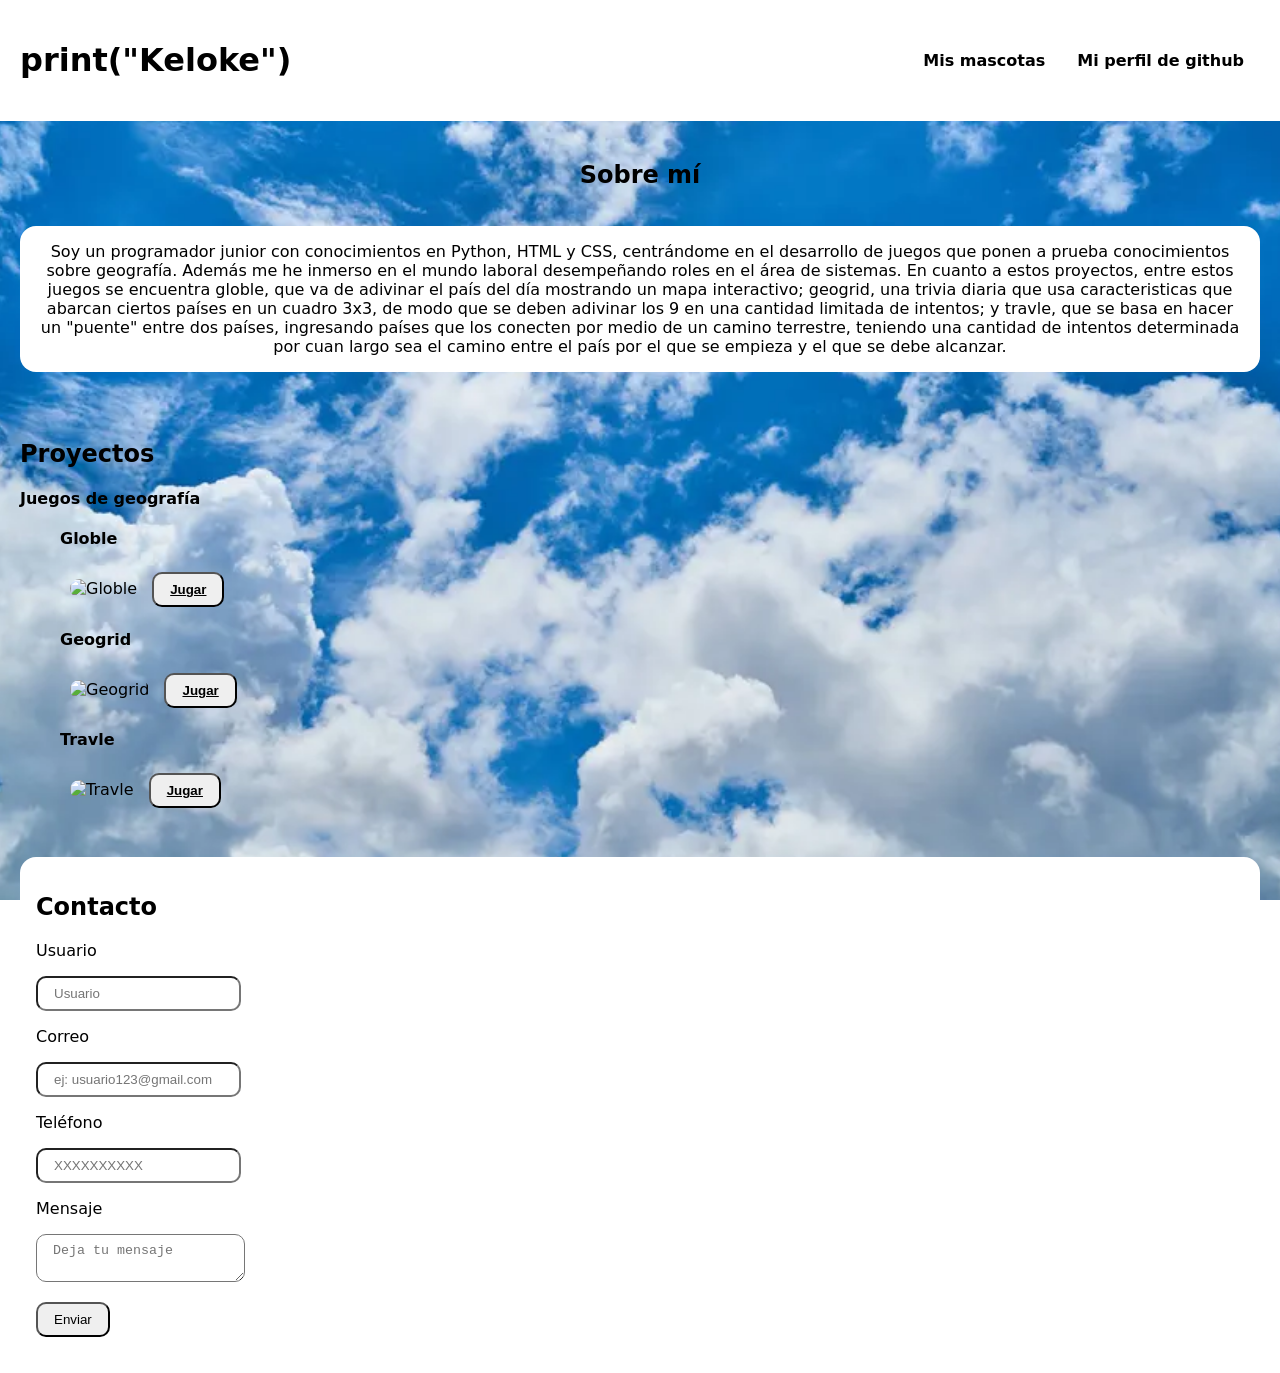
==== s2/index.html @ 589c44ea "task 1 y 2" ====
<!DOCTYPE html>
<html lang="en">
<head>
    <meta charset="UTF-8">
    <meta name="viewport" content="width=device-width, initial-scale=1.0">
    <title>Mi portafolio</title>
    <link rel="stylesheet" href="styles.css">
</head>

<body>
<header>
    <h1>print("Keloke")</h1>
        <nav>
            <div class="navigation">
                <a class="hover "href="mascotas.html">Mis mascotas</a>
                <a class="hover "href="https://github.com/danielbaneado">Mi perfil de github</a>
            </div>
        </nav>
</header>

<section class="portafolio">
    <div class="organize">
        <h2>Sobre mí</h2>
        <p>Soy un programador junior con conocimientos en Python, HTML y CSS, centrándome en el desarrollo de juegos que ponen a prueba conocimientos sobre geografía.
        Además me he inmerso en el mundo laboral desempeñando roles en el área de sistemas. En cuanto a estos proyectos, entre estos juegos se encuentra globle, que va de adivinar
        el país del día mostrando un mapa interactivo; geogrid, una trivia diaria que usa caracteristicas que abarcan ciertos países en un cuadro 3x3, de modo que se deben adivinar los 9
        en una cantidad limitada de intentos; y travle, que se basa en hacer un "puente" entre dos países, ingresando países que los conecten por medio de un camino terrestre,
        teniendo una cantidad de intentos determinada por cuan largo sea el camino entre el país por el que se empieza y el que se debe alcanzar.
        </p>
    </div>

    <div >
        <h2>Proyectos</h2>
        <h4>Juegos de geografía</h4>
        <ul class="proyectos">
            <div class="proyecto">
                <h4>Globle</h4>
                <img src="/portafolio/s2/images/globle.webp" alt="Globle">
                <button class="highlight hover"> <a href="https://globle-game.com">Jugar</a> </button>
                
            </div>

            <div class="proyecto">
                <h4>Geogrid</h4>
                <img src="/portafolio/s2/images/geogrid2.webp" alt="Geogrid">
                <button class="highlight hover"> <a href="https://www.geogridgame.com">Jugar</a> </button>
                
            </div>
            
            <div class="proyecto">
                <h4>Travle</h4>
                <img src="/portafolio/s2/images/travle.webp" alt="Travle">
                <button class="highlight hover"> <a href="https://travle.earth">Jugar</a> </button>
            </div>
            
        </ul>
    </div>
        
    <div class="form">
        <h2>Contacto</h2>
        <form>
            <label>Usuario</label>
            <div class="campo">
                <input class="highlight" type="nombre" id="nombre" name="nombre" placeholder="Usuario"/>
            </div>

            <label>Correo</label>
            <div class="campo">
                    <input class="highlight" type="correo" id="correo" name="correo" placeholder="ej: usuario123@gmail.com"/>
            </div>
            
            <label>Teléfono</label>
            <div class="campo">
                <input class="highlight" type="teléfono" id="teléfono" name="teléfono" placeholder="XXXXXXXXXX"/>
            </div>

            <label>Mensaje</label>
            <div class="campo">
                <textarea class="highlight" id="mensaje" name="mensaje" placeholder="Deja tu mensaje"></textarea>
            </div>
            <button class="highlight">Enviar</button>
        </form>
    </div>
</section>
</body>

</html>
---- s2/styles.css ----
*{
    box-sizing: border-box;
    color: black;
}

section{
    display: flex;
    justify-content: space-between;
    gap: 2rem;
}
.portafolio{
    display: flex;
    justify-content: space-between;
    gap: 2rem;
    flex-direction: column;
    margin: 20px;
}
img
{
    width: 20rem;
    height: 12rem;
    margin: 10px 10px 10px 10px;
    border-radius: 10px;
}
article{
    display: flex;
}
body{
    background-image: url(images/sky.webp);
    background-size: cover;
    background-attachment: fixed;
    background-position: center;
    background-repeat: no-repeat;
    font-family:system-ui, -apple-system, BlinkMacSystemFont, 'Segoe UI', Roboto, Oxygen, Ubuntu, Cantarell, 'Open Sans', 'Helvetica Neue', sans-serif;
    text-align: left;
    margin: 0;
}
.highlight{
    border-radius: 10px;
    padding: 0.5rem 1rem;
}
.organize{
    display: flex;
    flex-wrap: wrap; 
    gap: 1px; 
    justify-content: center; 
    text-align: center;
}
header{
    background: white;
    padding: 20px;
    justify-content: center;
    text-align: center;
    display: flex;
    font-size: 1rem;
}
.hover{
    text-decoration: none;
    font-weight: 600;
}
.hover:hover{
    text-decoration: underline;
    color: grey;
}
p{
    background-color: white;
    border-radius: 1rem;
    padding: 1rem;
}
.navigation{
    width: 100%;
    display: flex;
    gap: 2rem;
    justify-content: right;
    padding: 1rem
}
nav{
    display: flex;
    width: 100%;
    justify-content: end;
    align-items: center;
}
.mascotas{
    background-color: white;
    padding: 1rem;
    border-radius: 1rem;
}
.form{
    background-color: white;
    padding: 1rem;
    border-radius: 1rem;
}
.campo{
    margin: 1rem 0;
}
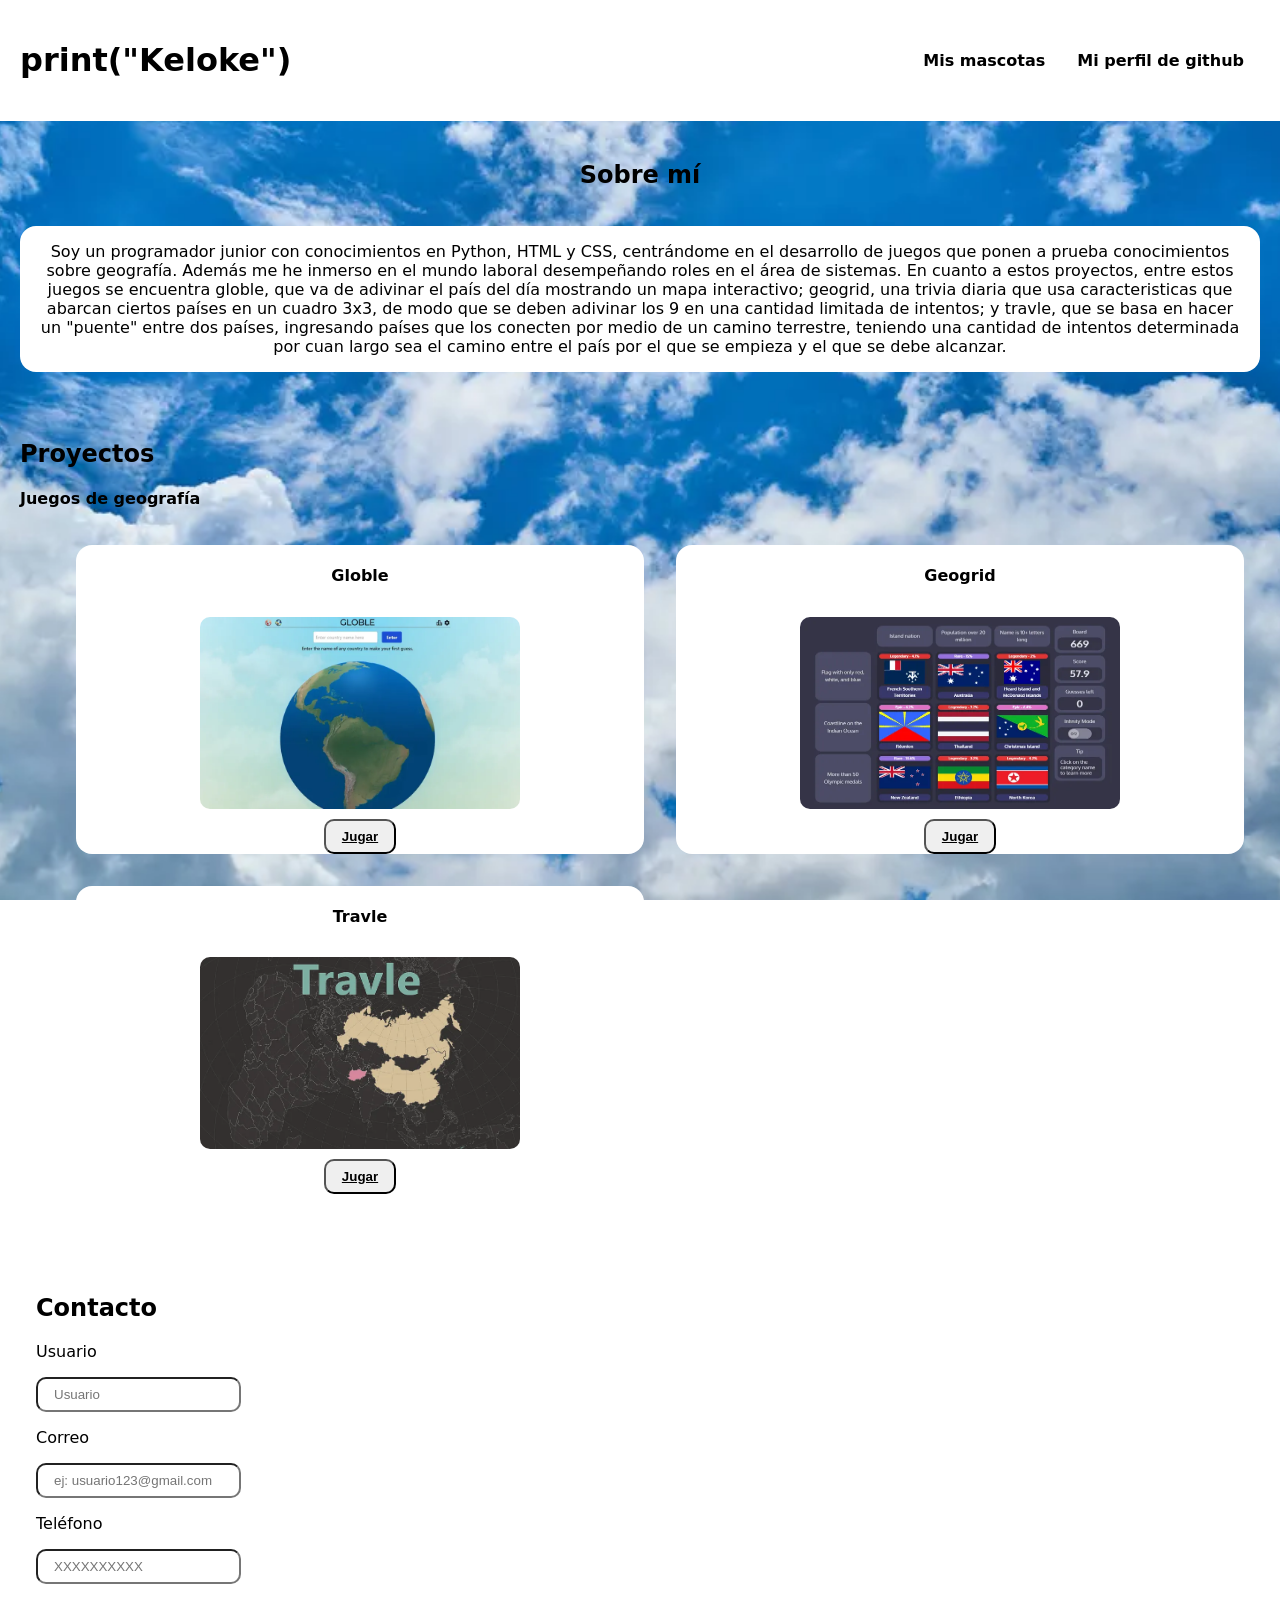
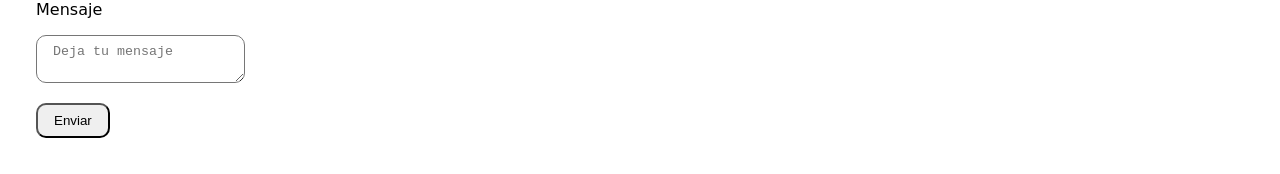
==== commit 1664054d: "images correction" ====
--- a/s2/index.html
+++ b/s2/index.html
@@ -35,21 +35,21 @@
         <ul class="proyectos">
             <div class="proyecto">
                 <h4>Globle</h4>
-                <img src="/portafolio/s2/images/globle.webp" alt="Globle">
+                <img src="./images/globle.webp" alt="Globle">
                 <button class="highlight hover"> <a href="https://globle-game.com">Jugar</a> </button>
                 
             </div>
 
             <div class="proyecto">
                 <h4>Geogrid</h4>
-                <img src="/portafolio/s2/images/geogrid2.webp" alt="Geogrid">
+                <img src="./images/geogrid2.webp" alt="Geogrid">
                 <button class="highlight hover"> <a href="https://www.geogridgame.com">Jugar</a> </button>
                 
             </div>
             
             <div class="proyecto">
                 <h4>Travle</h4>
-                <img src="/portafolio/s2/images/travle.webp" alt="Travle">
+                <img src="./images/travle.webp" alt="Travle">
                 <button class="highlight hover"> <a href="https://travle.earth">Jugar</a> </button>
             </div>
             
--- a/s2/styles.css
+++ b/s2/styles.css
@@ -93,3 +93,17 @@
 .campo{
     margin: 1rem 0;
 }
+.proyecto{
+    display: flex;
+    flex-direction: column;
+    background-color: white;
+    margin: 1rem;
+    border-radius: 1rem;
+    justify-content: center;
+    align-items: center;
+    text-align: center;
+}
+.proyectos{
+    display: grid;
+    grid-template-columns: repeat(2, 1fr);
+}
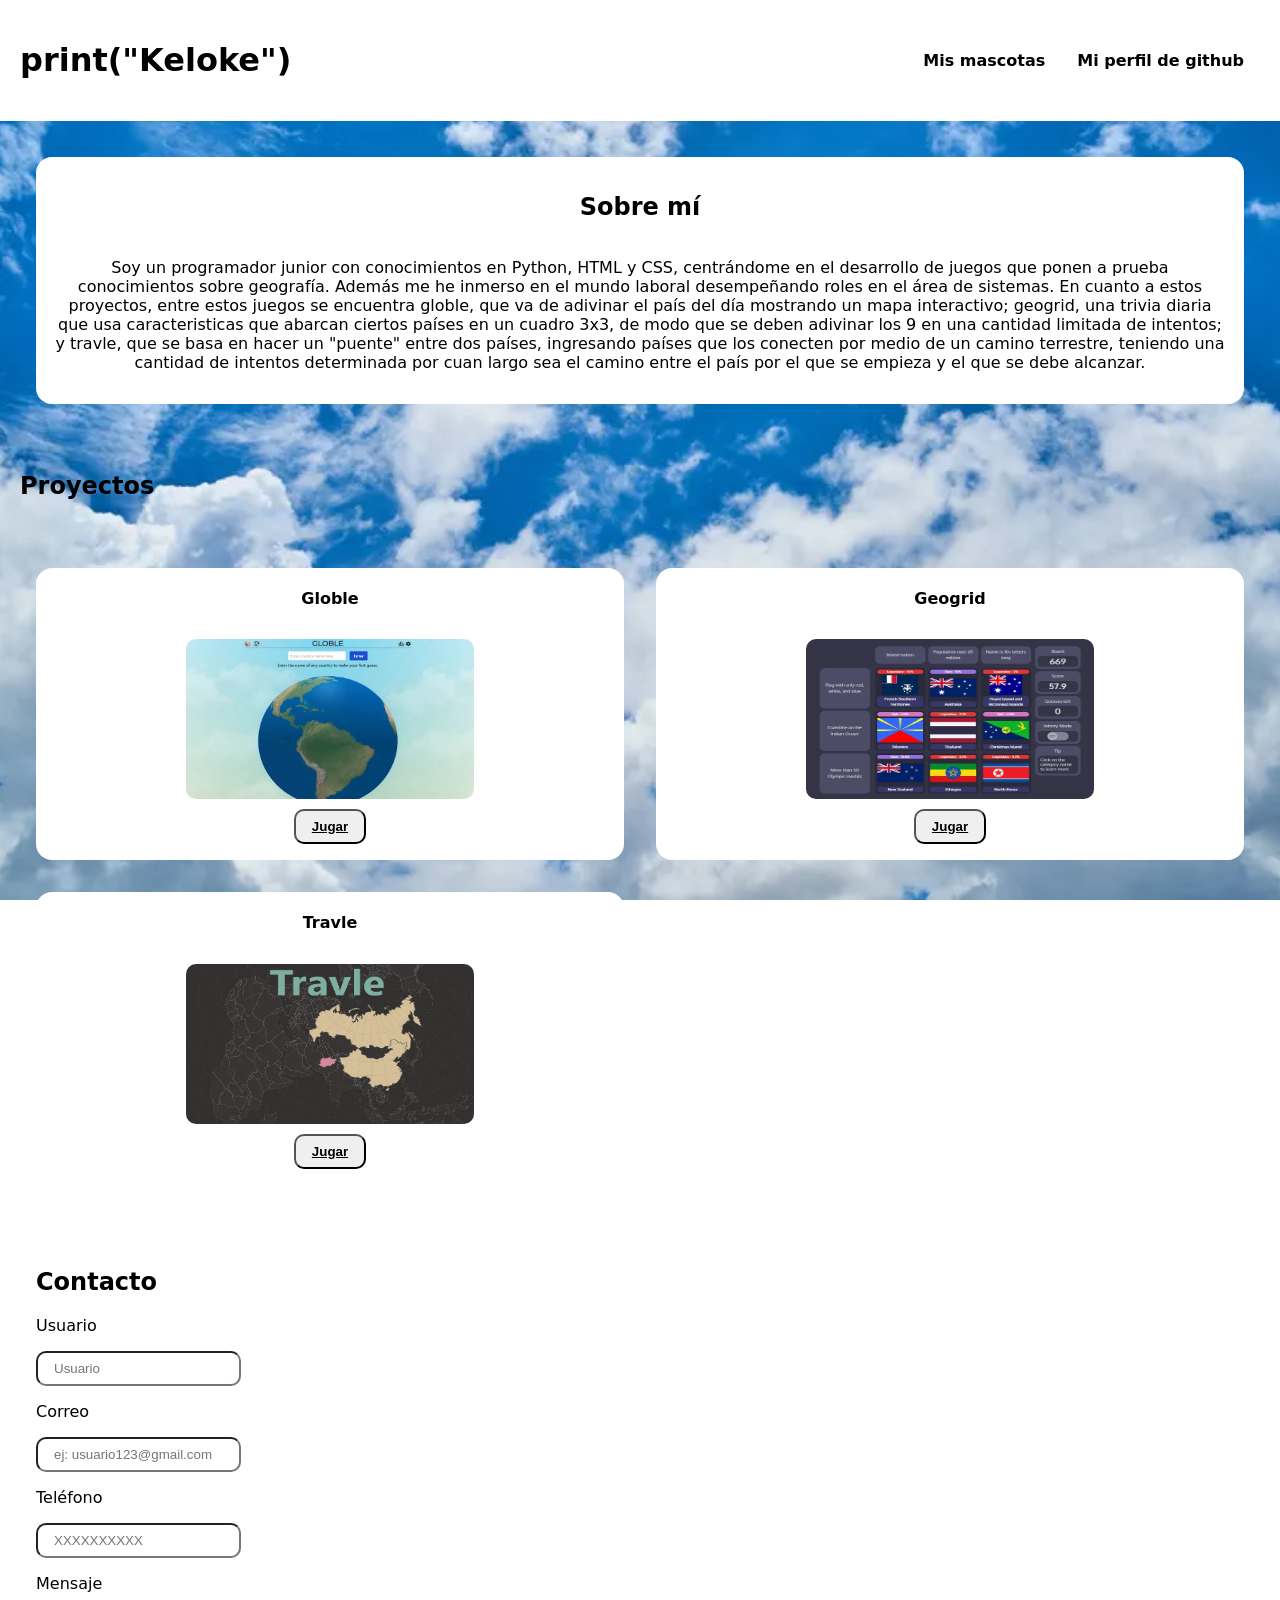
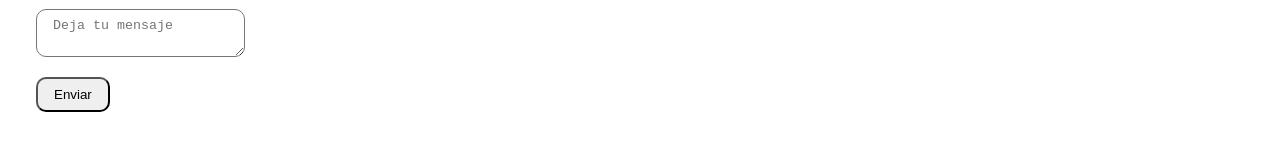
==== commit c91e13c0: "task 3.5 + fixes" ====
--- a/s2/index.html
+++ b/s2/index.html
@@ -28,11 +28,9 @@
         teniendo una cantidad de intentos determinada por cuan largo sea el camino entre el país por el que se empieza y el que se debe alcanzar.
         </p>
     </div>
-
-    <div >
-        <h2>Proyectos</h2>
-        <h4>Juegos de geografía</h4>
-        <ul class="proyectos">
+    
+    <h2>Proyectos</h2>
+    <div class="proyectos">
             <div class="proyecto">
                 <h4>Globle</h4>
                 <img src="./images/globle.webp" alt="Globle">
@@ -52,8 +50,6 @@
                 <img src="./images/travle.webp" alt="Travle">
                 <button class="highlight hover"> <a href="https://travle.earth">Jugar</a> </button>
             </div>
-            
-        </ul>
     </div>
         
     <div class="form">
--- a/s2/styles.css
+++ b/s2/styles.css
@@ -17,8 +17,8 @@
 }
 img
 {
-    width: 20rem;
-    height: 12rem;
+    width: 18rem;
+    height: 10rem;
     margin: 10px 10px 10px 10px;
     border-radius: 10px;
 }
@@ -40,11 +40,15 @@
     padding: 0.5rem 1rem;
 }
 .organize{
+    background-color: white;
     display: flex;
     flex-wrap: wrap; 
     gap: 1px; 
     justify-content: center; 
     text-align: center;
+    border-radius: 1rem;
+    padding: 1rem;
+    margin: 1rem;
 }
 header{
     background: white;
@@ -61,11 +65,6 @@
 .hover:hover{
     text-decoration: underline;
     color: grey;
-}
-p{
-    background-color: white;
-    border-radius: 1rem;
-    padding: 1rem;
 }
 .navigation{
     width: 100%;
@@ -102,8 +101,14 @@
     justify-content: center;
     align-items: center;
     text-align: center;
+    padding-bottom: 1rem;
 }
 .proyectos{
     display: grid;
     grid-template-columns: repeat(2, 1fr);
-}+}
+.grid{
+    display: grid;
+    grid-template-columns: repeat(2, 1fr);
+    padding: 1rem;
+}
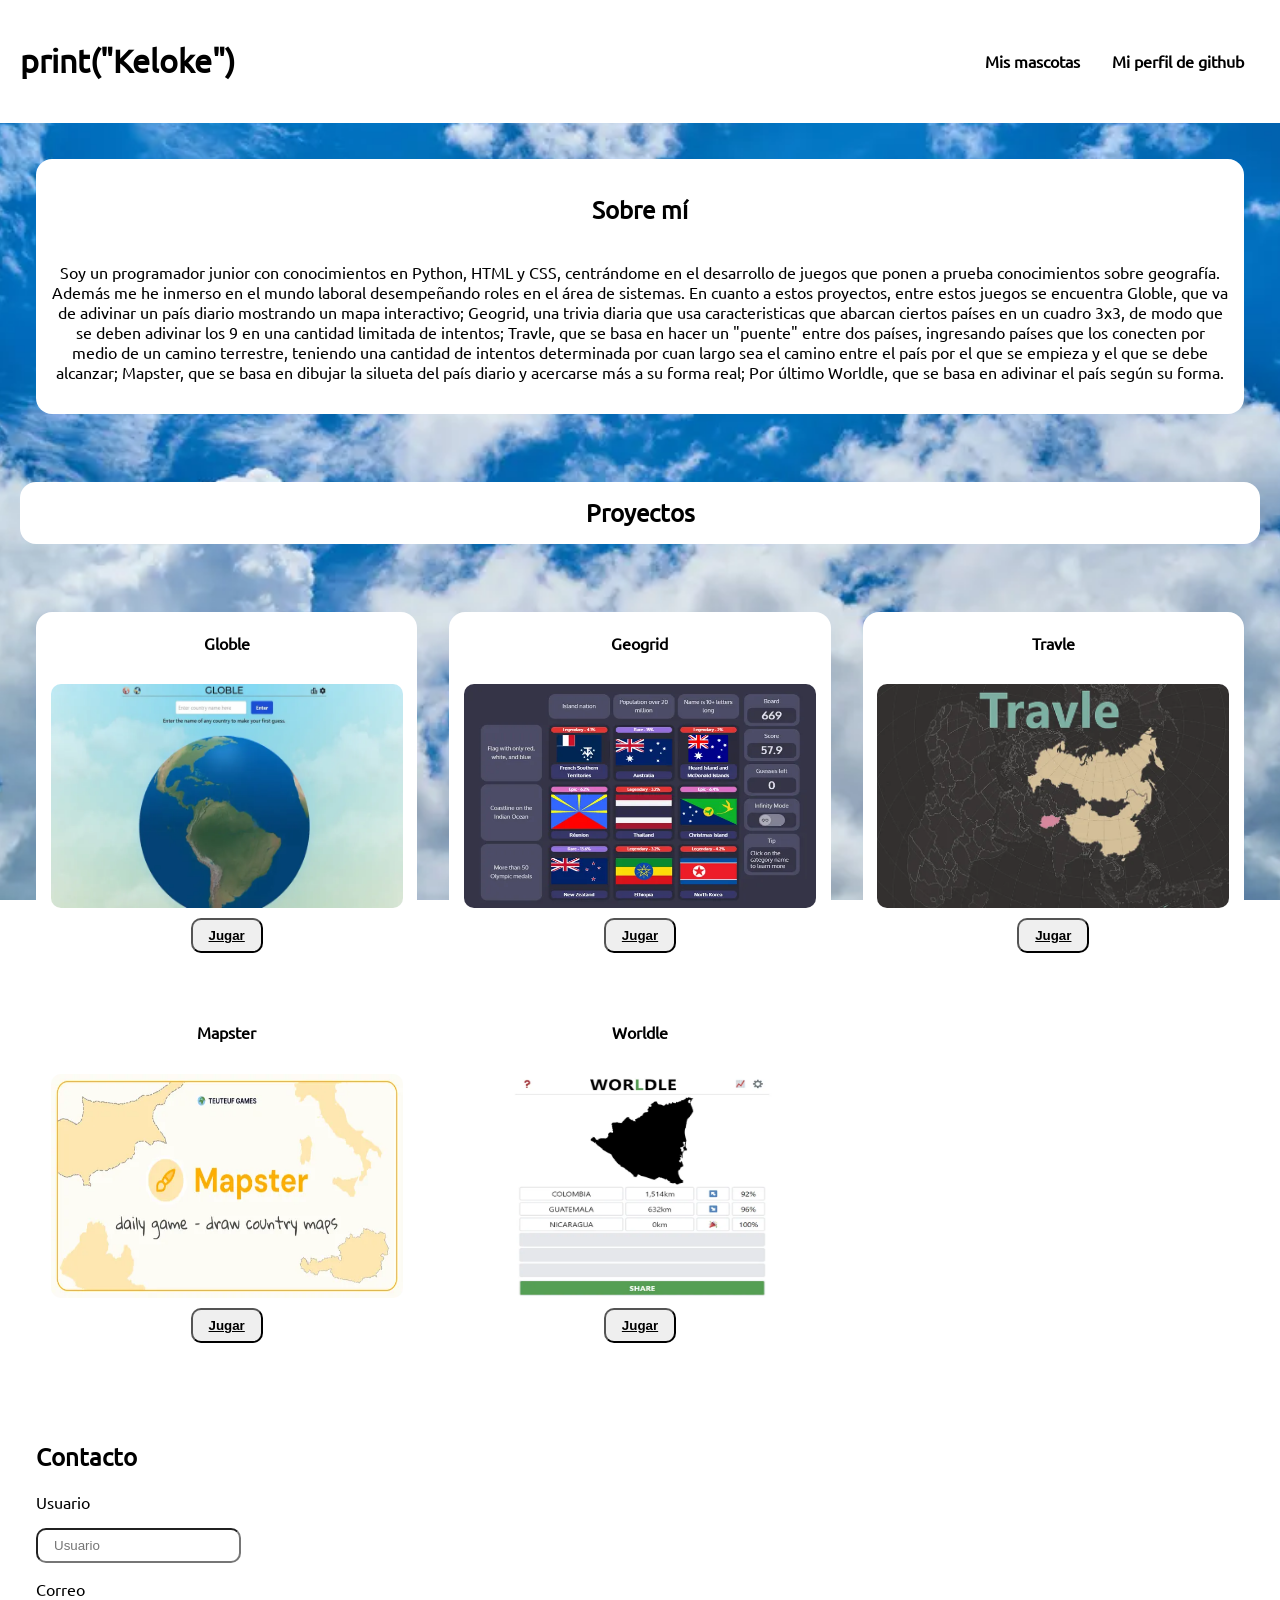
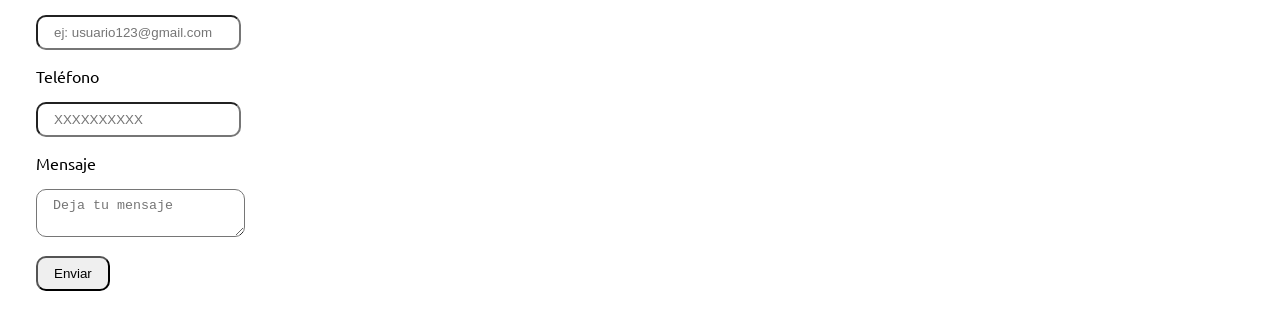
==== commit 7e81c4ec: "task 4" ====
--- a/s2/index.html
+++ b/s2/index.html
@@ -22,14 +22,15 @@
     <div class="organize">
         <h2>Sobre mí</h2>
         <p>Soy un programador junior con conocimientos en Python, HTML y CSS, centrándome en el desarrollo de juegos que ponen a prueba conocimientos sobre geografía.
-        Además me he inmerso en el mundo laboral desempeñando roles en el área de sistemas. En cuanto a estos proyectos, entre estos juegos se encuentra globle, que va de adivinar
-        el país del día mostrando un mapa interactivo; geogrid, una trivia diaria que usa caracteristicas que abarcan ciertos países en un cuadro 3x3, de modo que se deben adivinar los 9
-        en una cantidad limitada de intentos; y travle, que se basa en hacer un "puente" entre dos países, ingresando países que los conecten por medio de un camino terrestre,
-        teniendo una cantidad de intentos determinada por cuan largo sea el camino entre el país por el que se empieza y el que se debe alcanzar.
+        Además me he inmerso en el mundo laboral desempeñando roles en el área de sistemas. En cuanto a estos proyectos, entre estos juegos se encuentra Globle, que va de adivinar
+        un país diario mostrando un mapa interactivo; Geogrid, una trivia diaria que usa caracteristicas que abarcan ciertos países en un cuadro 3x3, de modo que se deben adivinar los 9
+        en una cantidad limitada de intentos; Travle, que se basa en hacer un "puente" entre dos países, ingresando países que los conecten por medio de un camino terrestre,
+        teniendo una cantidad de intentos determinada por cuan largo sea el camino entre el país por el que se empieza y el que se debe alcanzar; Mapster, que se basa en dibujar la silueta
+        del país diario y acercarse más a su forma real; Por último Worldle, que se basa en adivinar el país según su forma.
         </p>
     </div>
     
-    <h2>Proyectos</h2>
+    <h2 id="mostrar">Proyectos</h2>
     <div class="proyectos">
             <div class="proyecto">
                 <h4>Globle</h4>
@@ -49,6 +50,18 @@
                 <h4>Travle</h4>
                 <img src="./images/travle.webp" alt="Travle">
                 <button class="highlight hover"> <a href="https://travle.earth">Jugar</a> </button>
+            </div>
+
+            <div class="proyecto">
+                <h4>Mapster</h4>
+                <img src="./images/mapster.webp" alt="Mapster">
+                <button class="highlight hover"> <a href="https://mapster.teuteuf.fr">Jugar</a> </button>
+            </div>
+
+            <div class="proyecto">
+                <h4>Worldle</h4>
+                <img src="./images/worldle.webp" alt="Worldle">
+                <button class="highlight hover"> <a href="https://worldle.game">Jugar</a> </button>
             </div>
     </div>
         
--- a/s2/styles.css
+++ b/s2/styles.css
@@ -1,6 +1,11 @@
 *{
     box-sizing: border-box;
     color: black;
+}
+
+@font-face {
+    font-family: 'ubuntu';
+    src: url(/s2/fonts/Ubuntu-Regular.ttf);
 }
 
 section{
@@ -17,8 +22,8 @@
 }
 img
 {
-    width: 18rem;
-    height: 10rem;
+    width: 22rem;
+    height: 14rem;
     margin: 10px 10px 10px 10px;
     border-radius: 10px;
 }
@@ -31,7 +36,7 @@
     background-attachment: fixed;
     background-position: center;
     background-repeat: no-repeat;
-    font-family:system-ui, -apple-system, BlinkMacSystemFont, 'Segoe UI', Roboto, Oxygen, Ubuntu, Cantarell, 'Open Sans', 'Helvetica Neue', sans-serif;
+    font-family: 'ubuntu';
     text-align: left;
     margin: 0;
 }
@@ -51,6 +56,7 @@
     margin: 1rem;
 }
 header{
+    width: 100vw;
     background: white;
     padding: 20px;
     justify-content: center;
@@ -71,7 +77,7 @@
     display: flex;
     gap: 2rem;
     justify-content: right;
-    padding: 1rem
+    padding: 1rem;
 }
 nav{
     display: flex;
@@ -105,10 +111,49 @@
 }
 .proyectos{
     display: grid;
-    grid-template-columns: repeat(2, 1fr);
+    grid-template-columns: repeat(3, 1fr);
 }
 .grid{
     display: grid;
-    grid-template-columns: repeat(2, 1fr);
+    grid-template-columns: repeat(3, 1fr);
+    padding: 1rem;
+    display: flex; 
+    flex-wrap: wrap;
+}
+.align{
+    width: 100%;
+    justify-content: space-around;
+}
+.paragraph{
+    text-size-adjust: initial;
+    width: 50ch;
+}
+#mostrar{
+    background-color: white;
+    text-align: center;
+    border-radius: 1rem;
     padding: 1rem;
 }
+@media (min-width: 768px) {
+    .grid {
+        grid-template-columns: repeat(3, 1fr);
+    }
+    .paragraph{
+        width: 30ch;
+    }
+    .animales{
+        width: 16rem;
+        height: 10rem;
+    }
+}
+@media (max-width: 1250px) {
+    .grid {
+        grid-template-columns: repeat(1, 1fr);
+    }
+    .proyectos{
+        grid-template-columns: repeat(2, 1fr);
+    }
+    .paragraph{
+        width: 40ch;
+    }
+}
